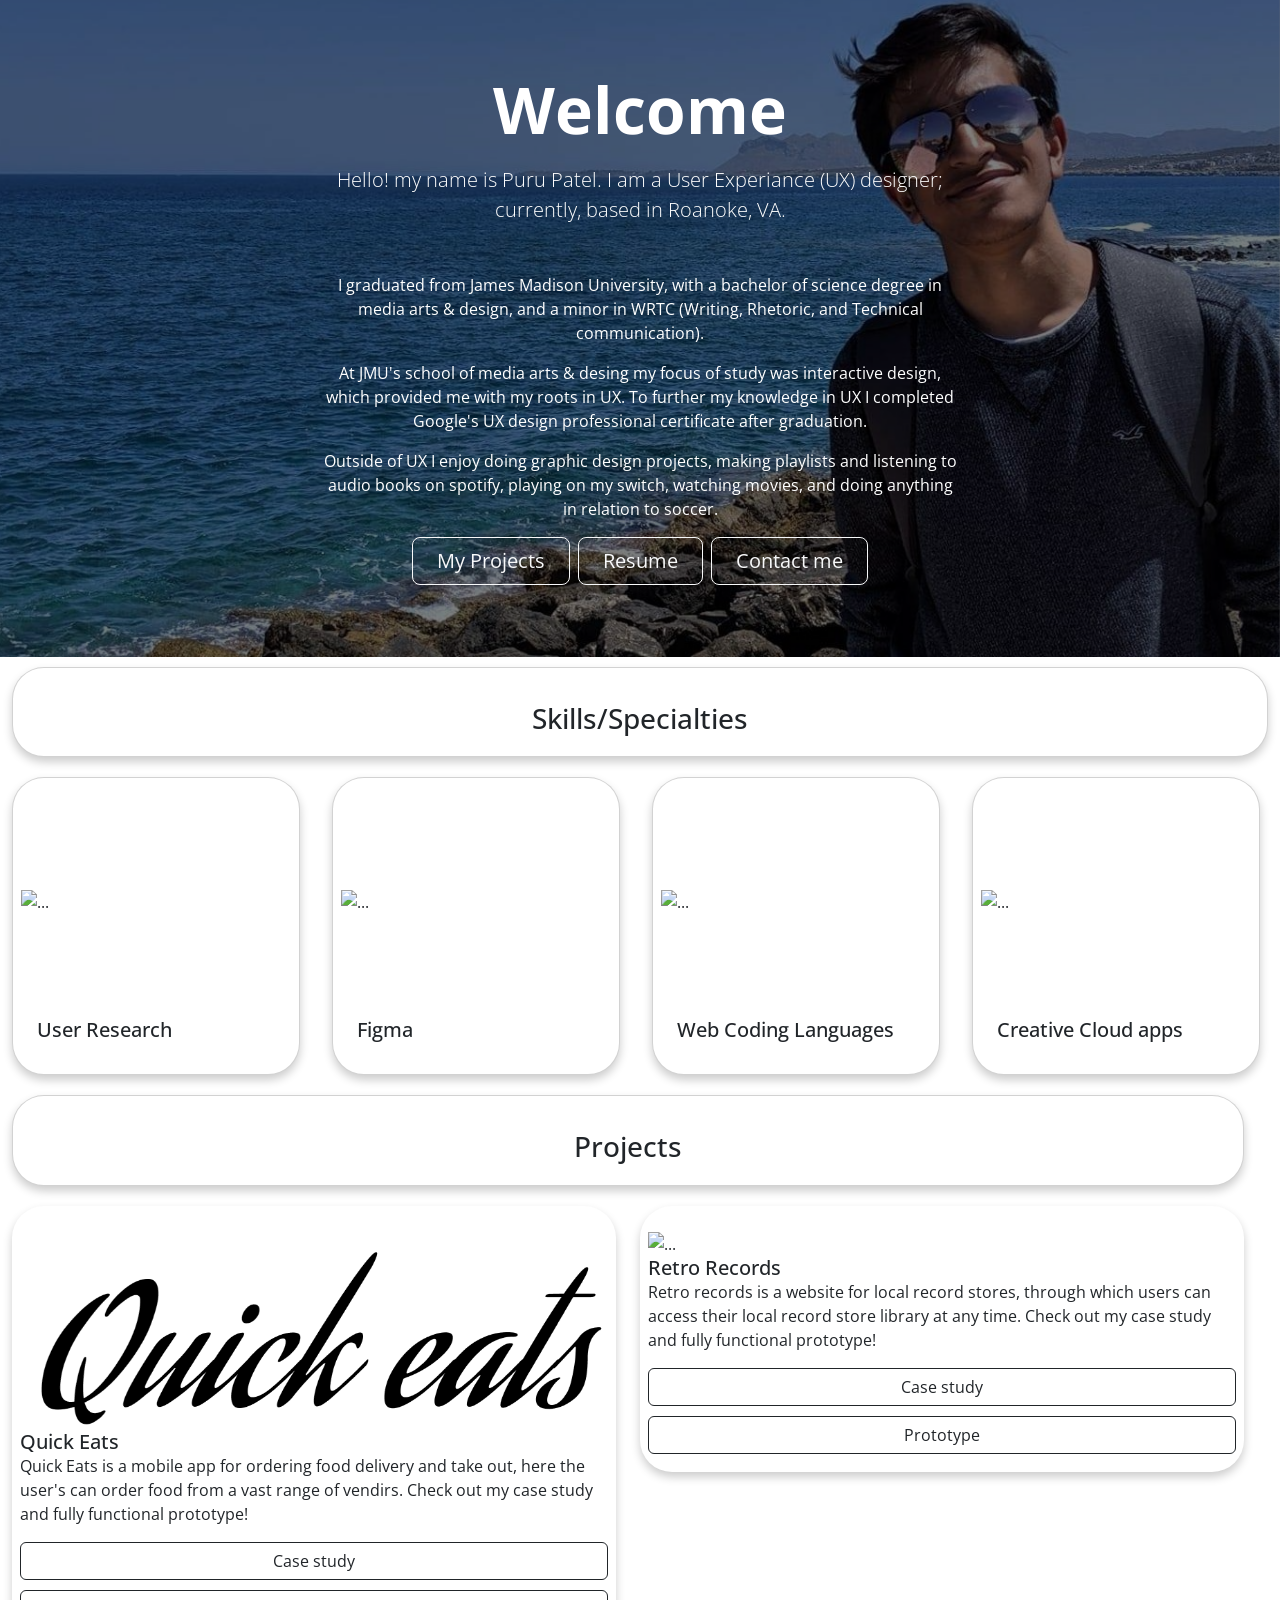
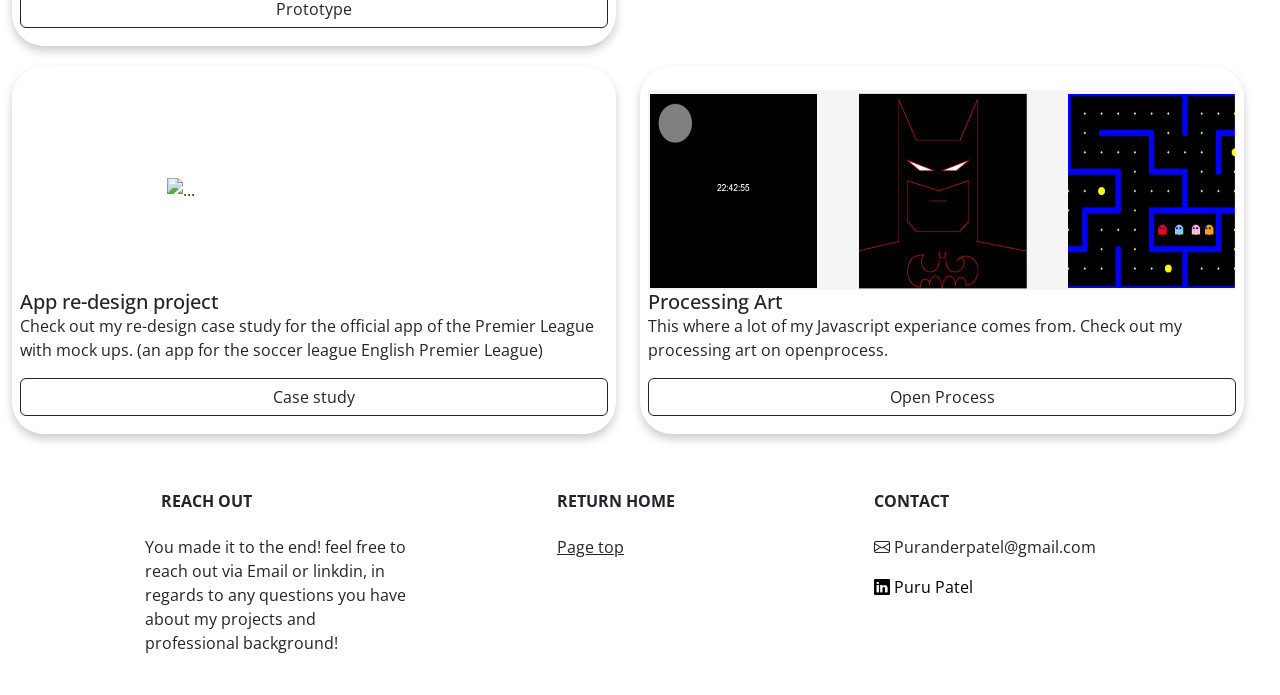
==== index.html @ c1930004 "Update index.html" ====
<!DOCTYPE html>
<html lang="en">
    <head>
        <meta charset="utf-8">
        <meta name="viewport" content="width=device-width, initial-scale=1, shrink-to-fit=no">
        <meta name="description" content="">
        <meta name="author" content="">
        <title>Scrolling Nav - Start Bootstrap Template</title>
        <link rel="icon" type="image/x-icon" href="assets/favicon.ico">
  <!-- LOAD BOOTSTRAP CSS - DO NOT DELETE -->
  <link href="https://cdn.jsdelivr.net/npm/bootstrap@5.2.2/dist/css/bootstrap.min.css" rel="stylesheet" integrity="sha384-Zenh87qX5JnK2Jl0vWa8Ck2rdkQ2Bzep5IDxbcnCeuOxjzrPF/et3URy9Bv1WTRi" crossorigin="anonymous">
  <!-- END LOADING BOOTSTRAP CSS -->

  <!-- fonts -->

  <link rel="preconnect" href="https://fonts.googleapis.com">
<link rel="preconnect" href="https://fonts.gstatic.com" crossorigin>
<link href="https://fonts.googleapis.com/css2?family=Open+Sans:ital,wght@0,300;0,700;1,300&display=swap" rel="stylesheet">

      
    <!-- Custom styles -->
    <link href="styles.css" rel="stylesheet">

      <!-- Icons -->

    <link rel="stylesheet" href="https://cdn.jsdelivr.net/npm/bootstrap-icons@1.10.2/font/bootstrap-icons.css">

 </head>

 <!-- web page -->
    
    <body id="page-top">

      <!-- Hero 1 -->

<section class="px-5 py-6 py-xxl-10 hcf-bp-center hcf-bs-cover hcf-overlay hcf-transform" style="background-image: url('me.jpg');">
  <div class="container">
    <div class="row justify-content-md-center">
      <div class="col-12 col-md-11 col-lg-9 col-xl-7 col-xxl-6 text-center text-white">
        <h1 class="display-3 fw-bold mb-3">Welcome</h1>
        <p class="lead mb-5">Hello! my name is Puru Patel. I am a User Experiance (UX) designer; currently, based in Roanoke, VA. <p>I graduated from James Madison University, with a bachelor of science degree in media arts & design, and a minor in WRTC (Writing, Rhetoric, and Technical communication).</p> <p> At JMU's school of media arts & desing my focus of study was interactive design, which provided me with my roots in UX. To further my knowledge in UX I completed Google's UX design professional certificate after graduation.</p><p>Outside of UX I enjoy doing graphic design projects, making playlists and listening to audio books on spotify, playing on my switch, watching movies, and doing anything in relation to soccer.</p>
        <div class="d-grid gap-2 d-sm-flex justify-content-sm-center">
          <a class="btn btn-outline-light btn-lg px-4" href="#page-mid">My Projects</a>
          <a class="btn btn-outline-light btn-lg px-4" href="printable.pdf" target="blank">Resume</a>
          <a class="btn btn-outline-light btn-lg px-4" href="#page-bottom">Contact me</a>
          
        </div>
      </div>
    </div>
  </div>
</section>


<!-- cards container -->

   <div class="container-fluid">

    
   <div class="row">


    <!-- Skills header -->

              <div class="col-md-12">

                <div class="card">
                  
                   <h3>Skills/Specialties</h3>

                </div>
                 </div>

    <!-- Skills cards -->


         <div class="col-md-3">
                    
               <div class="card" style="width: 18rem;">
              <img src="https://encrypted-tbn0.gstatic.com/images?q=tbn:ANd9GcTM6P7LAV8fBXWawi8YtnKY6eOgNBapgNEFE8ivU21GciBVmdPWcqklxG26ygChGZOEnl4&usqp=CAU" class="card-img-top" alt="...">
              <div class="card-body">
                <h5 class="card-title">User Research</h5>
                <p class="card-text"> </p>
                
              </div>
            </div>
                   </div>
                
               
      <div class="col-md-3">
                    
        <div class="card" style="width: 18rem;">
            <img src="https://s3-alpha.figma.com/hub/file/2815952264/7a5ebfb0-0508-48ab-be9a-31b36ba53f97-cover.png" class="card-img-top" alt="...">
             <div class="card-body">
            <h5 class="card-title">Figma</h5>
            <p class="card-text"></p>
            
          </div>
        </div>

             </div>



                <div class="col-md-3">
                    
                 <div class="card" style="width: 18rem;">
                <img src="https://fiverr-res.cloudinary.com/images/q_auto,f_auto/gigs/115565539/original/85df4df6bddad168eb52111276b817fb5c7944d9/fix-or-do-anything-in-html-css-javascript-bootstrap.png" class="card-img-top" alt="...">
                <div class="card-body">
                  <h5 class="card-title">Web Coding Languages</h5>
                  <p class="card-text"> </p>
                  
                </div>
              </div>
            </div>


                <div class="col-md-3">
    
               <div class="card" style="width: 18rem;">
              <img src="https://upload.wikimedia.org/wikipedia/commons/thumb/4/4c/Adobe_Creative_Cloud_rainbow_icon.svg/1200px-Adobe_Creative_Cloud_rainbow_icon.svg.png" class="card-img-top" alt="...">
              <div class="card-body">
                <h5 class="card-title">Creative Cloud apps</h5>
                <p class="card-text"></p>
                
              </div>
            </div>

                  </div>

  <!-- Projects section -->

                  <div class="row">
        

   <!-- projects header -->

  <div class="col-md-12">

                <div class="card" id="page-mid">
                  
                   <h3>Projects</h3>

                </div>
                 </div>

   <!-- Project cards -->




                     <div class="col-md-6">

               

                <div class="card1">
                <img src="capture1.png" class="card-img-top" alt="...">
                <div class="card-body">
                  <h5 class="card-title">Quick Eats</h5>
                  <p class="card-text">Quick Eats is a mobile app for ordering food delivery and take out, here the user's can order food from a vast range of vendirs. Check out my case study and fully functional prototype! </p>

                   <a href="quickeats.pdf" target="blank" class="col-md-12 btn btn-outline-dark text-right">Case study</a>

                   <a href="https://www.figma.com/proto/VCfyPqM7ctwECM1rRWidoJ/Untitled?node-id=37-11449&t=xezirnaHMfLt8cvR-1&scaling=scale-down&content-scaling=fixed&page-id=0%3A1&starting-point-node-id=37%3A11449" target="blank" class="col-md-12 btn btn-outline-dark text-right">Prototype</a>
            
                  </div>
              </div>
                   
                     </div>


   
              <div class="col-md-6">

               

                <div class="card1">
                <img src="capture2.png" class="card-img-top" alt="...">
                <div class="card-body">
                  <h5 class="card-title">Retro Records</h5>
                  <p class="card-text">Retro records is a website for local record stores, through which users can access their local record store library at any time. Check out my case study and fully functional prototype! </p>

                   <a href="records.pdf" target="blank" class="col-md-12 btn btn-outline-dark text-right">Case study</a>

                   <a href="https://www.figma.com/proto/eggZmdnWDxtjN0jK2fa9qX/Untitled?node-id=1-3&starting-point-node-id=1%3A3&t=sCQbW2bvGiMbN2I0-1" target="blank" class="col-md-12 btn btn-outline-dark text-right">Prototype</a>
            
                  </div>
              </div>
                   
                     </div>




          <div class="col-md-6">

            
                
          <div class="card1">
          <img src="https://eww-wp-new.s3.ap-south-1.amazonaws.com/wp-content/uploads/2022/12/30105715/Premier-League-App.jpg" class="card-img-top1" alt="...">
          <div class="card-body">
            <h5 class="card-title">App re-design project</h5>
            <p class="card-text">Check out my re-design case study for the official app of the Premier League with mock ups. (an app for the soccer league English Premier League)</p>

            <a href="https://308work.wordpress.com/" target="blank" class="col-md-12 btn btn-outline-dark text-right">Case study</a>
            
          </div>
        </div>
              
               </div>


              <div class="col-md-6">

                

               <div class="card1">
              <img src="capture3.png" class="card-img-top" alt="...">
              <div class="card-body">
                <h5 class="card-title">Processing Art</h5>
                <p class="card-text">This where a lot of my Javascript experiance comes from. Check out my processing art on openprocess.</p>

                <a href="https://openprocessing.org/user/340691?view=sketches&o=6" target="blank" class="col-md-12 btn btn-outline-dark text-right">Open Process</a>
                
              </div>
            </div>
                    
                    </div>

                  </div>

                </div>

              </div>





             

             <!-- Footer -->

 

  <!-- Section: Links  -->
  <section id="page-bottom" class="">
    <div class="container text-center text-md-start mt-5">
      <!-- Grid row -->
      <div class="row mt-3">
        <!-- Grid column -->
        <div class="col-md-3 col-lg-4 col-xl-3 mx-auto mb-4">
          <!-- Content -->
          <h6 class="text-uppercase fw-bold mb-4">
            <i class="fas fa-gem me-3"></i>Reach out
          </h6>
          <p>
            You made it to the end! feel free to reach out via Email or linkdin, in regards to any questions you have about my projects and professional background!
          </p>
        </div>
        <!-- Grid column -->


        <!-- Grid column -->
        <div class="col-md-3 col-lg-2 col-xl-2 mx-auto mb-4">
          <!-- Links -->
          <h6 class="text-uppercase fw-bold mb-4">
            Return home
          </h6>
          <p>
            <a href="#page-top" class="text-reset">Page top</a>
          </p>
        </div>
        <!-- Grid column -->

       
      

        <!-- Grid column -->
        <div class="col-md-4 col-lg-3 col-xl-3 mx-auto mb-md-0 mb-4">
          <!-- Links -->
          <h6 class="text-uppercase fw-bold mb-4">Contact</h6>
          
          <p><i class="bi bi-envelope"></i> Puranderpatel@gmail.com</p>
          <a href="https://www.linkedin.com/public-profile/settings?trk=d_flagship3_profile_self_view_public_profile" target="blank" class="Ln"><i class="bi bi-linkedin"></i> Puru Patel</a>
          
        </div>
        <!-- Grid column -->
      </div>
      <!-- Grid row -->
    </div>
  </section>
  <!-- Section: Links  -->



<!-- Footer -->

        

        <!-- LOAD BOOTSTRAP JAVASCRIPT - DO NOT DELETE -->
        <script src="https://cdn.jsdelivr.net/npm/bootstrap@5.2.2/dist/js/bootstrap.bundle.min.js" integrity="sha384-OERcA2EqjJCMA+/3y+gxIOqMEjwtxJY7qPCqsdltbNJuaOe923+mo//f6V8Qbsw3" crossorigin="anonymous"></script>

        <!-- Core theme JS-->
        <script src="js/scripts.js"></script>
        <!-- END LOADING JAVASCRIPT -->

    </body>
</html>
---- styles.css ----
.card{

    padding: 1.5em .5em .5em;
    border-radius: 2em;
    box-shadow: 0 5px 10px rgba(0,0,0,.2);
    margin-bottom: 10px;
    margin-top: 10px;
    background: #fff;
    transition: .3s transform cubic-bezier(.155,1.105,.295,1.12),.3s box-shadow,.3s -webkit-transform cubic-bezier(.155,1.105,.295,1.12);
    
}

.btn-outline-dark{

  margin-bottom: 10px;
}



.Ln{

  text-decoration: none ;
  color: black;
}

.card1{
    
    padding: 1.5em .5em .5em;
    border-radius: 2em;
    box-shadow: 0 5px 10px rgba(0,0,0,.2);
    margin-bottom: 10px;
    margin-top: 10px;
    background: #fff;
    transition: .3s transform cubic-bezier(.155,1.105,.295,1.12),.3s box-shadow,.3s -webkit-transform cubic-bezier(.155,1.105,.295,1.12);
    cursor: pointer;
}


.card-img-top1{
  display: block;
  margin-left: auto;
  margin-right: auto;
  width: 50%;
}

body{
        font-family: Open Sans;
       
}

.card1:hover{


     transform: scale(1.05);
  box-shadow: 0 10px 20px rgba(0,0,0,.12), 0 4px 8px rgba(0,0,0,.06);
}

h3{
    padding-top: 10px;
    padding-bottom: 5px;
    text-align: center;
}

img{

  height: 200px;
  align-content: center;}


/* Three image containers (use 25% for four, and 50% for two, etc) */
.column {
  float: left;
  width: 33.33%;
  padding: 5px;
}

/* Clear floats after image containers */
.row::after {
  content: "";
  clear: both;
  display: table;
}

CSS.mb-6 {
  margin-bottom: 4.5rem !important;
}
.mb-7 {
  margin-bottom: 6rem !important;
}
.mb-8 {
  margin-bottom: 7.5rem !important;
}
.mb-9 {
  margin-bottom: 9rem !important;
}
.mb-10 {
  margin-bottom: 10.5rem !important;
}
.py-6 {
  padding-top: 4.5rem !important;
  padding-bottom: 4.5rem !important;
}
.py-7 {
  padding-top: 6rem !important;
  padding-bottom: 6rem !important;
}
.py-8 {
  padding-top: 7.5rem !important;
  padding-bottom: 7.5rem !important;
}
.py-9 {
  padding-top: 9rem !important;
  padding-bottom: 9rem !important;
}
.py-10 {
  padding-top: 10.5rem !important;
  padding-bottom: 10.5rem !important;
}
.hcf-bp-center {
  background-position: center !important;
}
.hcf-bs-cover {
  background-size: cover !important;
}
@media (min-width: 576px) {
  .mb-sm-6 {
    margin-bottom: 4.5rem !important;
  }
  .mb-sm-7 {
    margin-bottom: 6rem !important;
  }
  .mb-sm-8 {
    margin-bottom: 7.5rem !important;
  }
  .mb-sm-9 {
    margin-bottom: 9rem !important;
  }
  .mb-sm-10 {
    margin-bottom: 10.5rem !important;
  }
  .py-sm-6 {
    padding-top: 4.5rem !important;
    padding-bottom: 4.5rem !important;
  }
  .py-sm-7 {
    padding-top: 6rem !important;
    padding-bottom: 6rem !important;
  }
  .py-sm-8 {
    padding-top: 7.5rem !important;
    padding-bottom: 7.5rem !important;
  }
  .py-sm-9 {
    padding-top: 9rem !important;
    padding-bottom: 9rem !important;
  }
  .py-sm-10 {
    padding-top: 10.5rem !important;
    padding-bottom: 10.5rem !important;
  }
}
@media (min-width: 768px) {
  .mb-md-6 {
    margin-bottom: 4.5rem !important;
  }
  .mb-md-7 {
    margin-bottom: 6rem !important;
  }
  .mb-md-8 {
    margin-bottom: 7.5rem !important;
  }
  .mb-md-9 {
    margin-bottom: 9rem !important;
  }
  .mb-md-10 {
    margin-bottom: 10.5rem !important;
  }
  .py-md-6 {
    padding-top: 4.5rem !important;
    padding-bottom: 4.5rem !important;
  }
  .py-md-7 {
    padding-top: 6rem !important;
    padding-bottom: 6rem !important;
  }
  .py-md-8 {
    padding-top: 7.5rem !important;
    padding-bottom: 7.5rem !important;
  }
  .py-md-9 {
    padding-top: 9rem !important;
    padding-bottom: 9rem !important;
  }
  .py-md-10 {
    padding-top: 10.5rem !important;
    padding-bottom: 10.5rem !important;
  }
}
@media (min-width: 992px) {
  .mb-lg-6 {
    margin-bottom: 4.5rem !important;
  }
  .mb-lg-7 {
    margin-bottom: 6rem !important;
  }
  .mb-lg-8 {
    margin-bottom: 7.5rem !important;
  }
  .mb-lg-9 {
    margin-bottom: 9rem !important;
  }
  .mb-lg-10 {
    margin-bottom: 10.5rem !important;
  }
  .py-lg-6 {
    padding-top: 4.5rem !important;
    padding-bottom: 4.5rem !important;
  }
  .py-lg-7 {
    padding-top: 6rem !important;
    padding-bottom: 6rem !important;
  }
  .py-lg-8 {
    padding-top: 7.5rem !important;
    padding-bottom: 7.5rem !important;
  }
  .py-lg-9 {
    padding-top: 9rem !important;
    padding-bottom: 9rem !important;
  }
  .py-lg-10 {
    padding-top: 10.5rem !important;
    padding-bottom: 10.5rem !important;
  }
}
@media (min-width: 1200px) {
  .mb-xl-6 {
    margin-bottom: 4.5rem !important;
  }
  .mb-xl-7 {
    margin-bottom: 6rem !important;
  }
  .mb-xl-8 {
    margin-bottom: 7.5rem !important;
  }
  .mb-xl-9 {
    margin-bottom: 9rem !important;
  }
  .mb-xl-10 {
    margin-bottom: 10.5rem !important;
  }
  .py-xl-6 {
    padding-top: 4.5rem !important;
    padding-bottom: 4.5rem !important;
  }
  .py-xl-7 {
    padding-top: 6rem !important;
    padding-bottom: 6rem !important;
  }
  .py-xl-8 {
    padding-top: 7.5rem !important;
    padding-bottom: 7.5rem !important;
  }
  .py-xl-9 {
    padding-top: 9rem !important;
    padding-bottom: 9rem !important;
  }
  .py-xl-10 {
    padding-top: 10.5rem !important;
    padding-bottom: 10.5rem !important;
  }
}
@media (min-width: 1400px) {
  .mb-xxl-6 {
    margin-bottom: 4.5rem !important;
  }
  .mb-xxl-7 {
    margin-bottom: 6rem !important;
  }
  .mb-xxl-8 {
    margin-bottom: 7.5rem !important;
  }
  .mb-xxl-9 {
    margin-bottom: 9rem !important;
  }
  .mb-xxl-10 {
    margin-bottom: 10.5rem !important;
  }
  .py-xxl-6 {
    padding-top: 4.5rem !important;
    padding-bottom: 4.5rem !important;
  }
  .py-xxl-7 {
    padding-top: 6rem !important;
    padding-bottom: 6rem !important;
  }
  .py-xxl-8 {
    padding-top: 7.5rem !important;
    padding-bottom: 7.5rem !important;
  }
  .py-xxl-9 {
    padding-top: 9rem !important;
    padding-bottom: 9rem !important;
  }
  .py-xxl-10 {
    padding-top: 10.5rem !important;
    padding-bottom: 10.5rem !important;
  }
}
.hcf-overlay {
  --hcf-overlay-opacity: 0.5;
  --hcf-overlay-bg-color: var(--bs-black-rgb);
  position: relative;
}
.hcf-overlay::after {
  display: block;
  content: "";
  position: absolute;
  top: 0;
  right: 0;
  bottom: 0;
  left: 0;
  background-color: rgba(
    var(--hcf-overlay-bg-color),
    var(--hcf-overlay-opacity)
  );
  z-index: 0;
}
.hcf-overlay > * {
  position: relative;
  z-index: 1;
}
.hcf-transform {
  transform: scale3d(1, 1, 1);
  transform-style: preserve-3d;
  transition: all 0.5s;
}
.hcf-transform:hover {
  transform: scale3d(1.02, 1.02, 1.02);
}
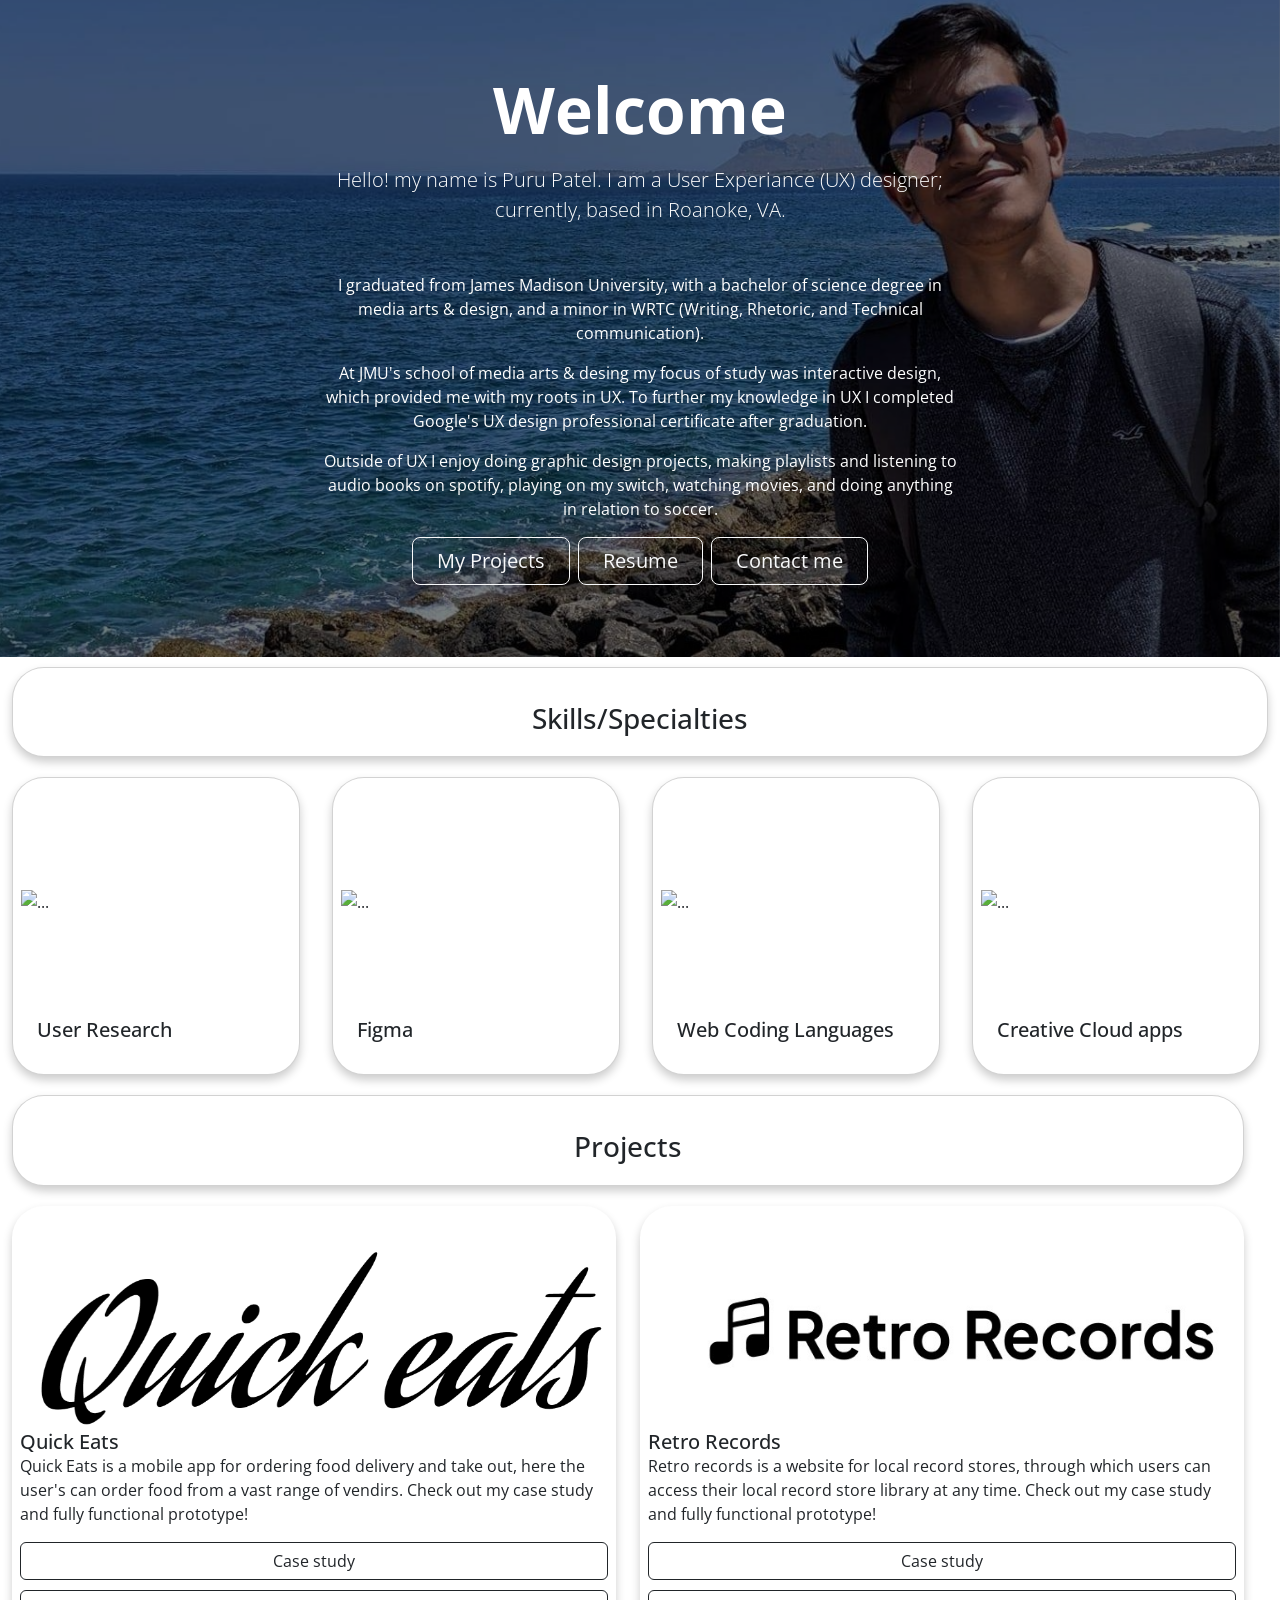
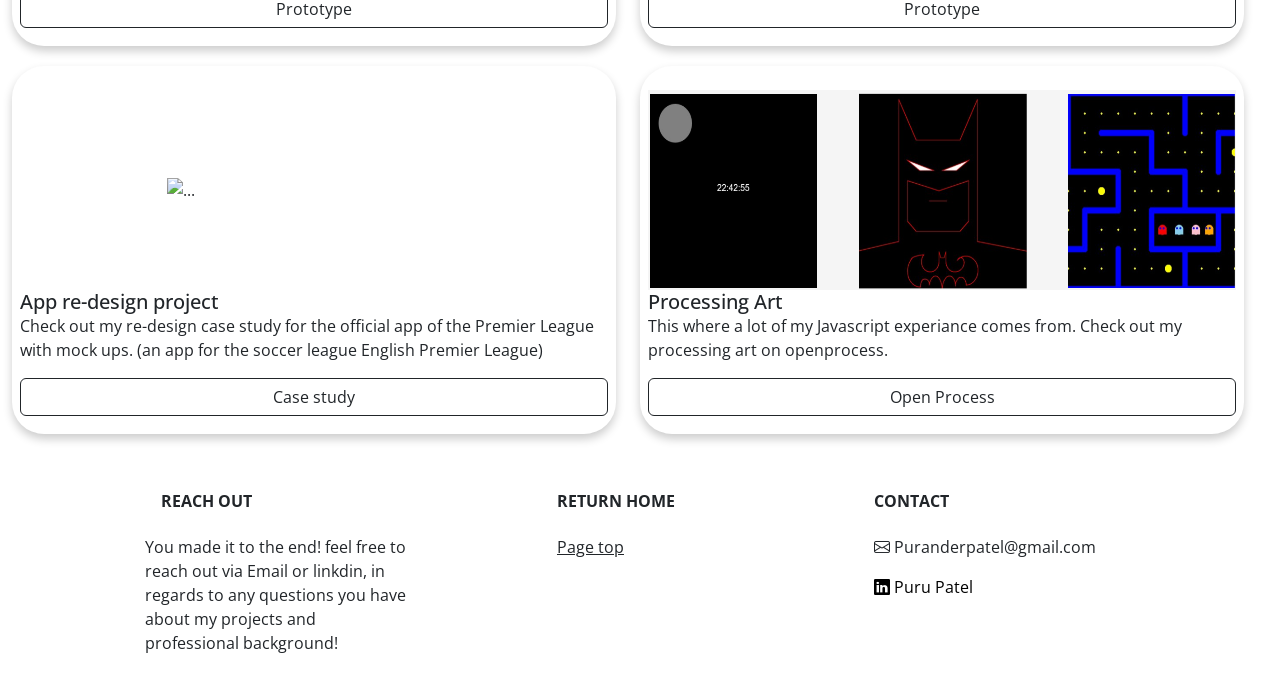
==== commit dc6048d1: "Update index.html" ====
--- a/index.html
+++ b/index.html
@@ -89,7 +89,7 @@
       <div class="col-md-3">
                     
         <div class="card" style="width: 18rem;">
-            <img src="https://s3-alpha.figma.com/hub/file/2815952264/7a5ebfb0-0508-48ab-be9a-31b36ba53f97-cover.png" class="card-img-top" alt="...">
+            <img src="https://s3-alpha.figma.com/hub/file/1166690750/85f69649-5387-44c2-ba45-81ae13812e36-cover.png" class="card-img-top" alt="...">
              <div class="card-body">
             <h5 class="card-title">Figma</h5>
             <p class="card-text"></p>
@@ -174,7 +174,7 @@
                
 
                 <div class="card1">
-                <img src="capture2.png" class="card-img-top" alt="...">
+                <img src="capture2.jpg" class="card-img-top" alt="...">
                 <div class="card-body">
                   <h5 class="card-title">Retro Records</h5>
                   <p class="card-text">Retro records is a website for local record stores, through which users can access their local record store library at any time. Check out my case study and fully functional prototype! </p>
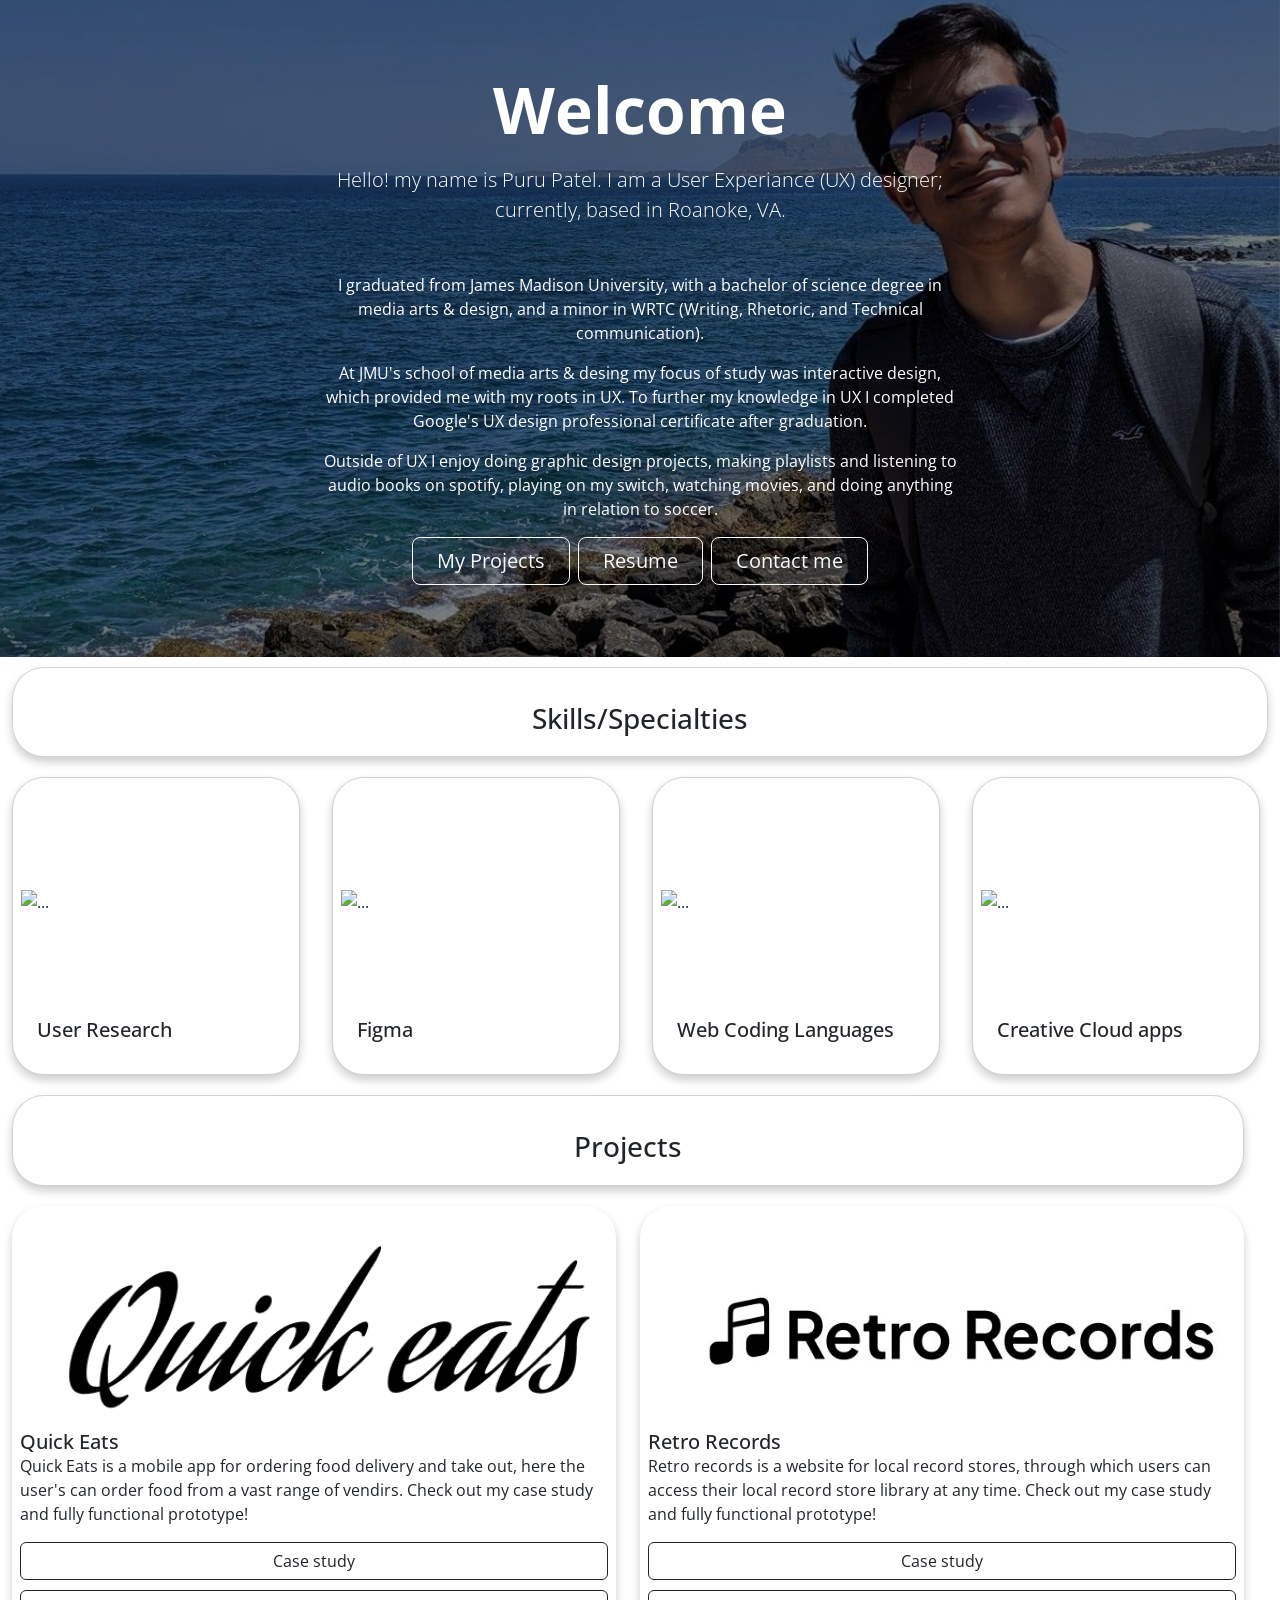
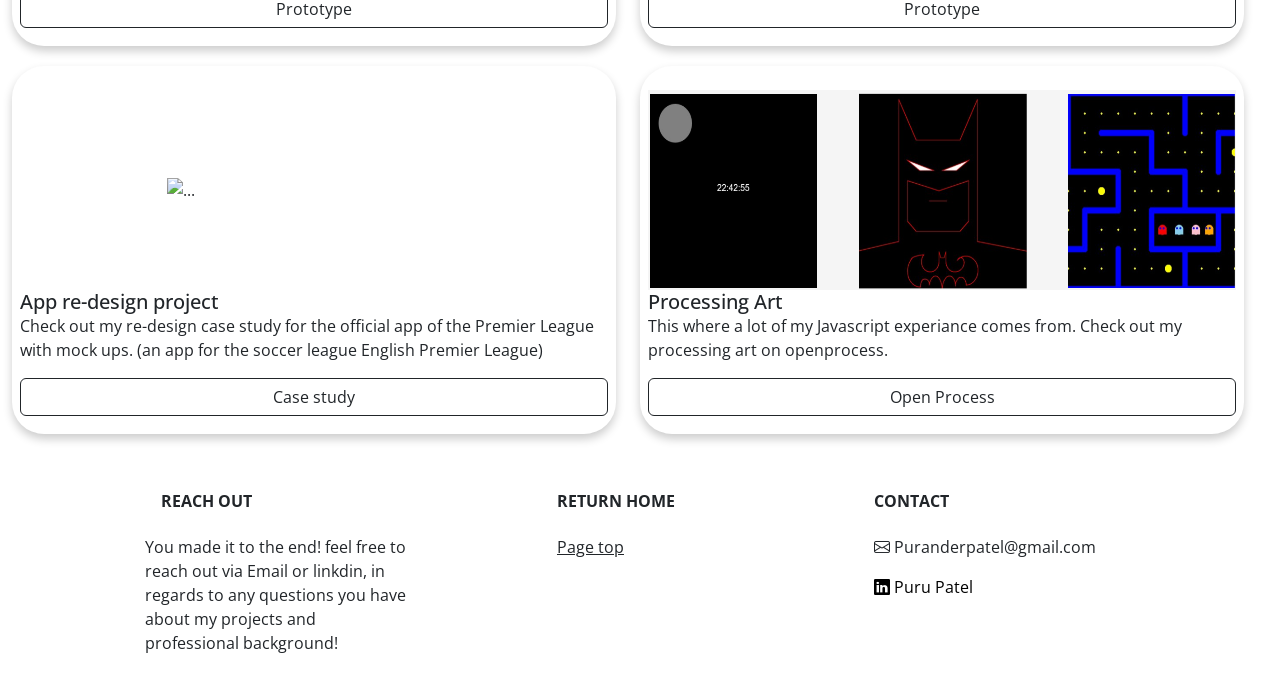
==== commit 1d81e091: "Update index.html" ====
--- a/index.html
+++ b/index.html
@@ -73,7 +73,7 @@
     <!-- Skills cards -->
 
 
-         <div class="col-md-3">
+         <div class="col-sm-3">
                     
                <div class="card" style="width: 18rem;">
               <img src="https://encrypted-tbn0.gstatic.com/images?q=tbn:ANd9GcTM6P7LAV8fBXWawi8YtnKY6eOgNBapgNEFE8ivU21GciBVmdPWcqklxG26ygChGZOEnl4&usqp=CAU" class="card-img-top" alt="...">
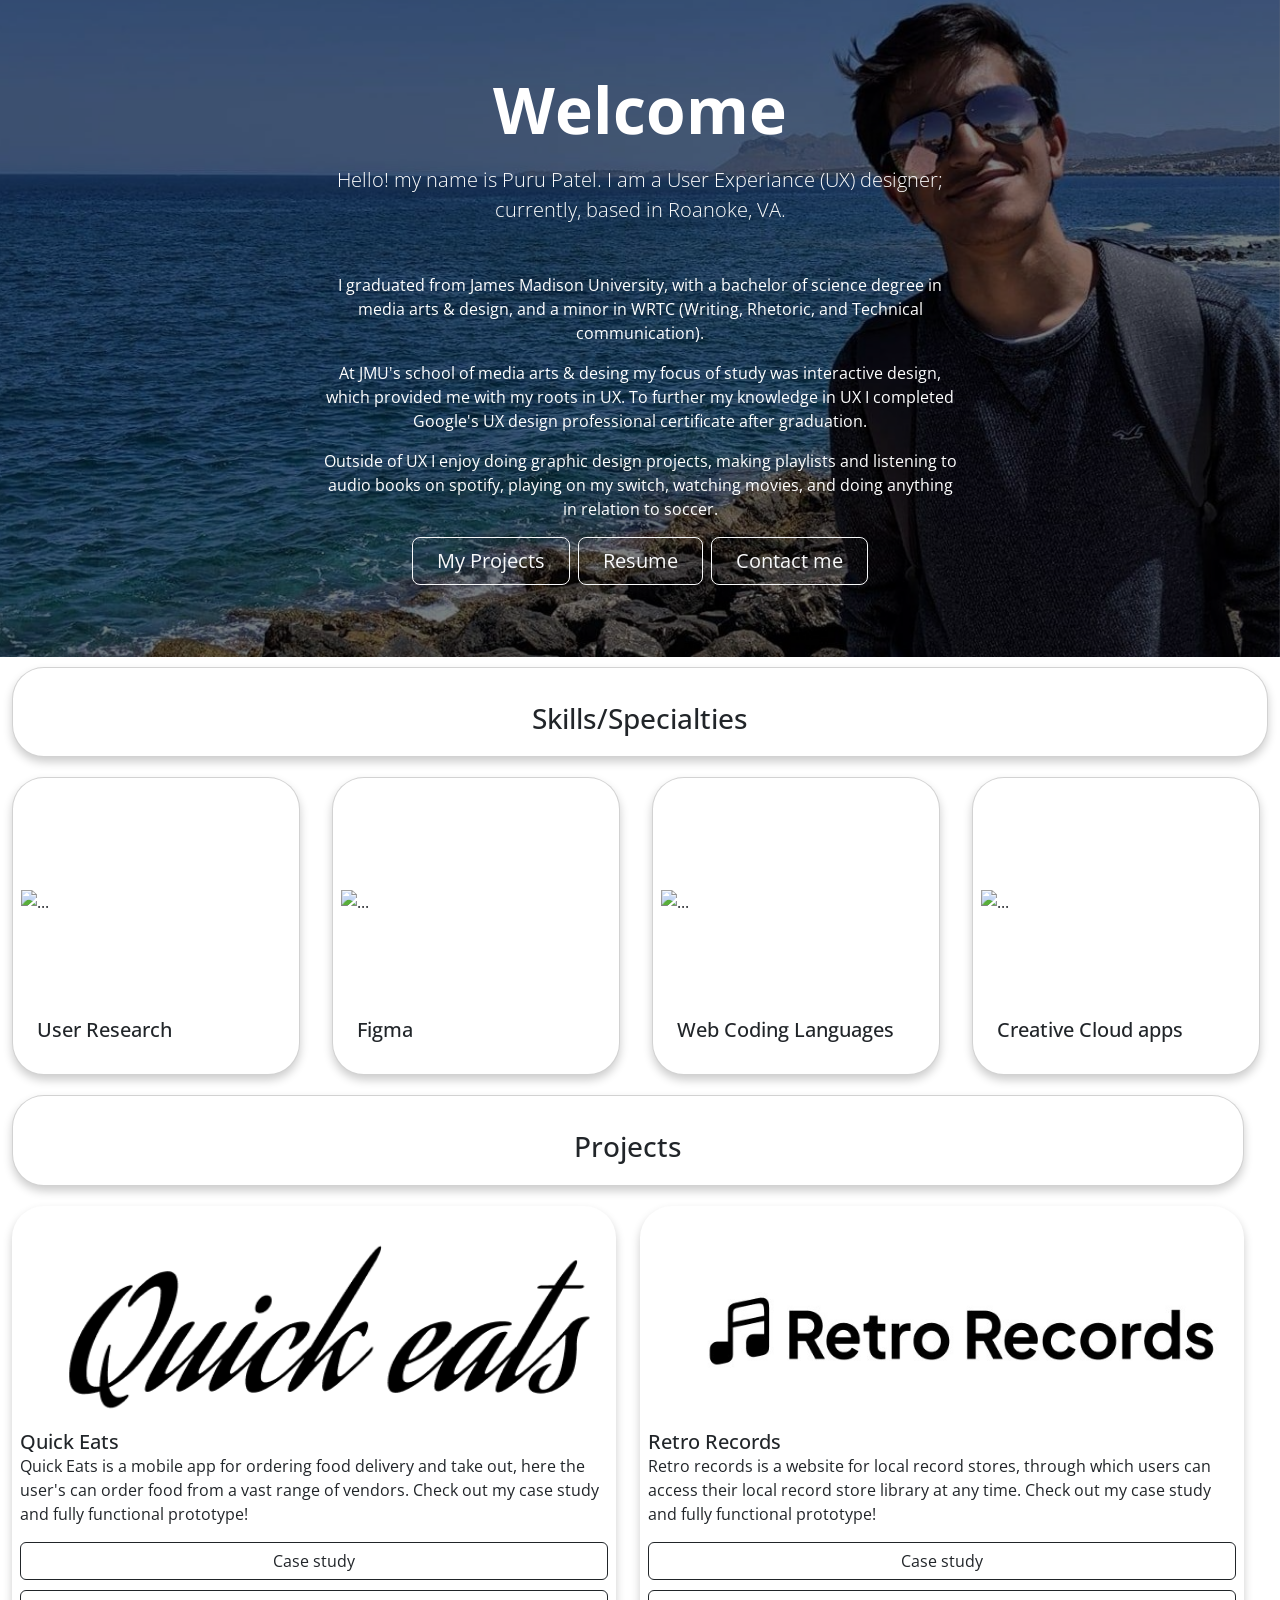
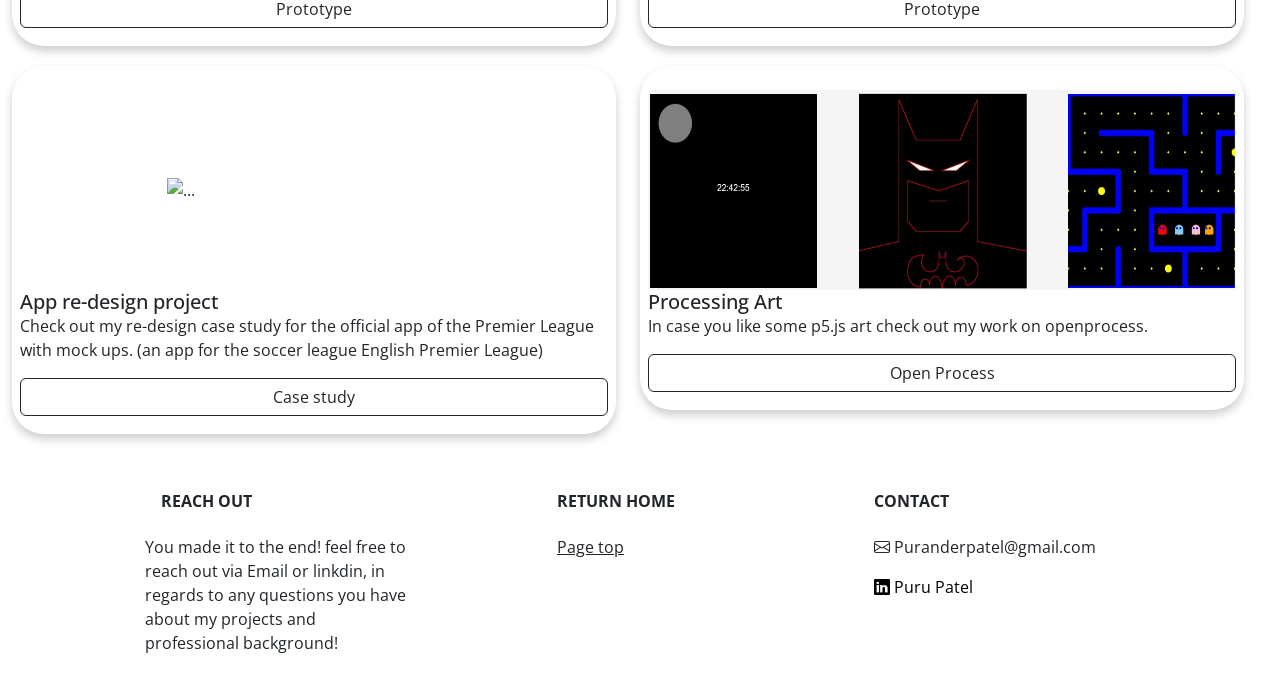
==== commit 62c7b88a: "Update index.html" ====
--- a/index.html
+++ b/index.html
@@ -73,7 +73,7 @@
     <!-- Skills cards -->
 
 
-         <div class="col-sm-3">
+         <div class="col-md-3">
                     
                <div class="card" style="width: 18rem;">
               <img src="https://encrypted-tbn0.gstatic.com/images?q=tbn:ANd9GcTM6P7LAV8fBXWawi8YtnKY6eOgNBapgNEFE8ivU21GciBVmdPWcqklxG26ygChGZOEnl4&usqp=CAU" class="card-img-top" alt="...">
@@ -156,7 +156,7 @@
                 <img src="capture1.png" class="card-img-top" alt="...">
                 <div class="card-body">
                   <h5 class="card-title">Quick Eats</h5>
-                  <p class="card-text">Quick Eats is a mobile app for ordering food delivery and take out, here the user's can order food from a vast range of vendirs. Check out my case study and fully functional prototype! </p>
+                  <p class="card-text">Quick Eats is a mobile app for ordering food delivery and take out, here the user's can order food from a vast range of vendors. Check out my case study and fully functional prototype! </p>
 
                    <a href="quickeats.pdf" target="blank" class="col-md-12 btn btn-outline-dark text-right">Case study</a>
 
@@ -217,7 +217,7 @@
               <img src="capture3.png" class="card-img-top" alt="...">
               <div class="card-body">
                 <h5 class="card-title">Processing Art</h5>
-                <p class="card-text">This where a lot of my Javascript experiance comes from. Check out my processing art on openprocess.</p>
+                <p class="card-text">In case you like some p5.js art check out my work on openprocess.</p>
 
                 <a href="https://openprocessing.org/user/340691?view=sketches&o=6" target="blank" class="col-md-12 btn btn-outline-dark text-right">Open Process</a>
                 
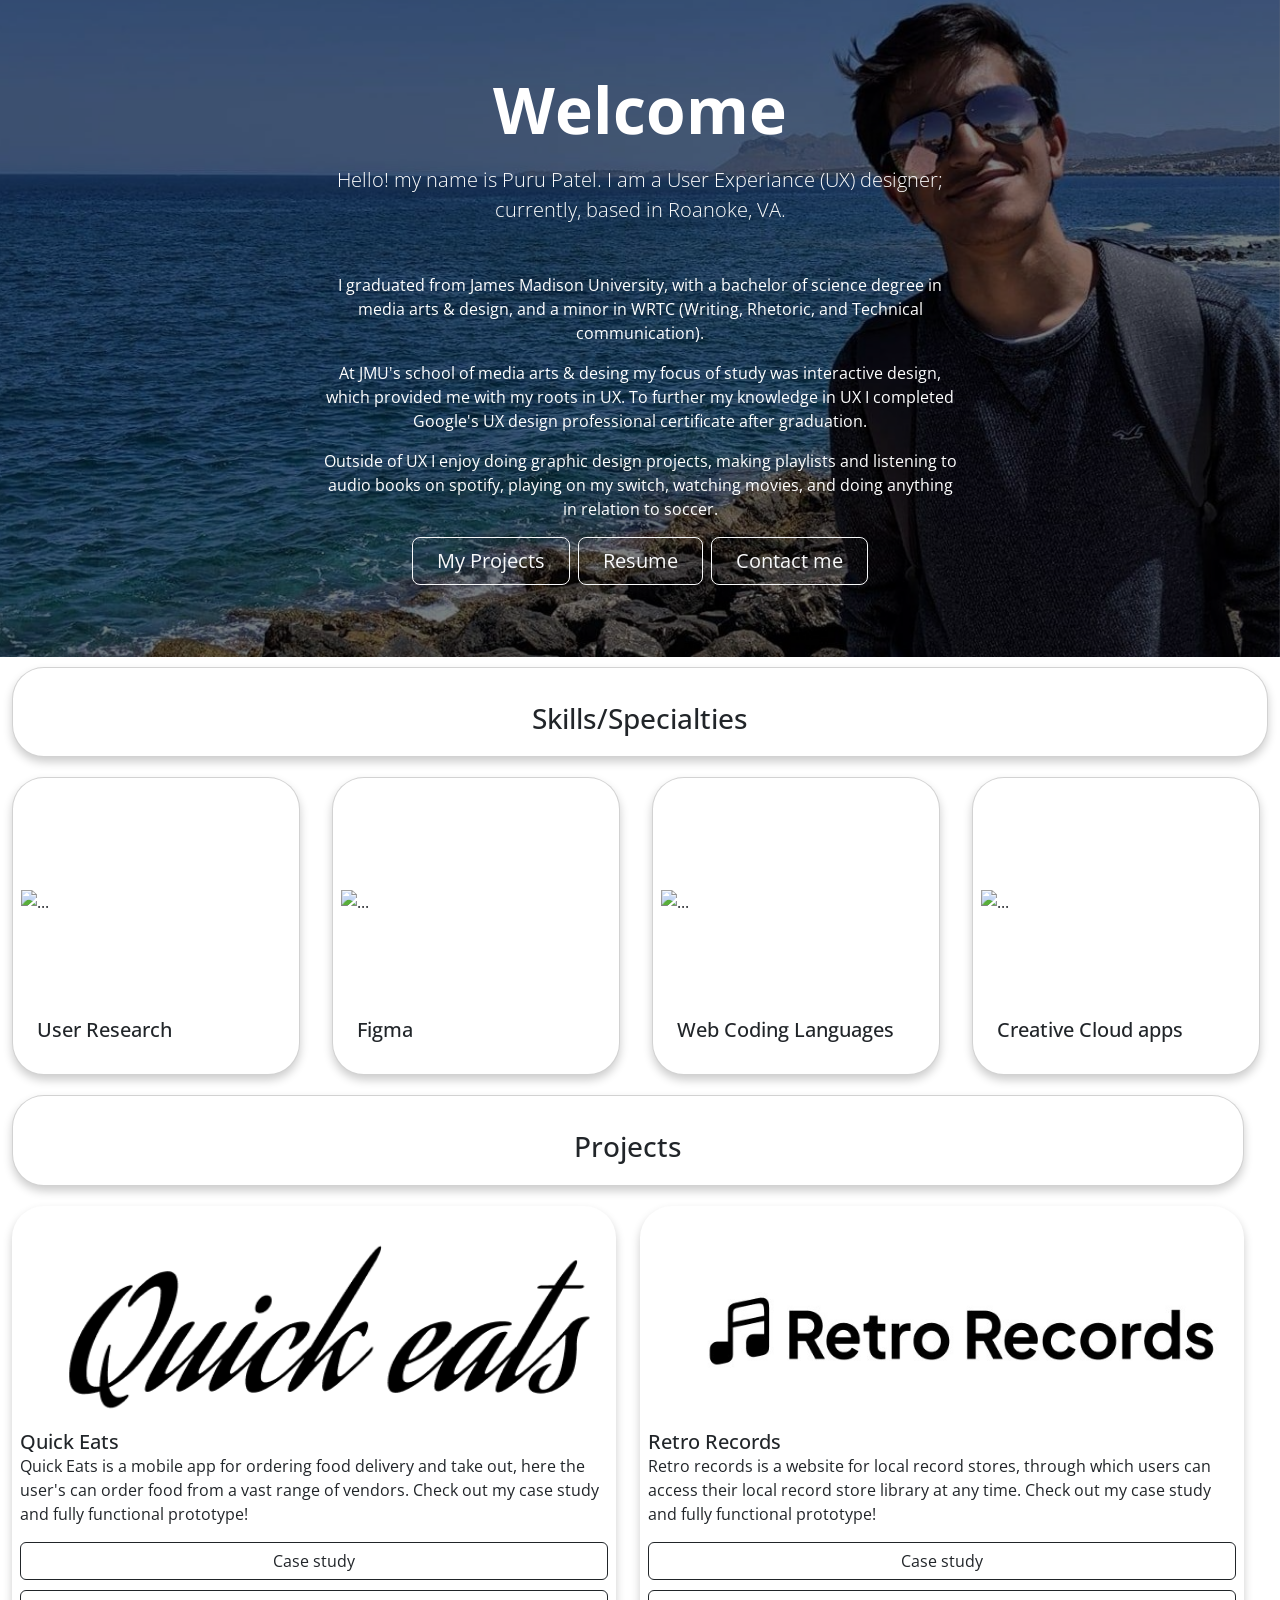
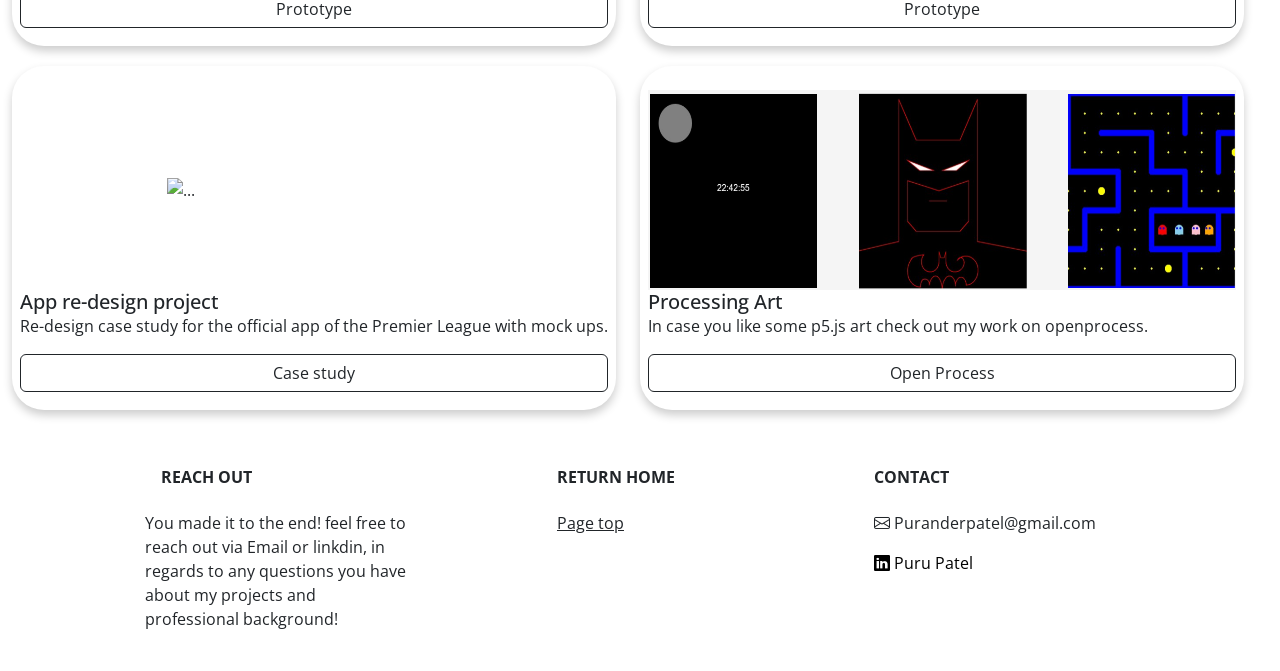
==== commit 24c73c7f: "Update index.html" ====
--- a/index.html
+++ b/index.html
@@ -199,7 +199,7 @@
           <img src="https://eww-wp-new.s3.ap-south-1.amazonaws.com/wp-content/uploads/2022/12/30105715/Premier-League-App.jpg" class="card-img-top1" alt="...">
           <div class="card-body">
             <h5 class="card-title">App re-design project</h5>
-            <p class="card-text">Check out my re-design case study for the official app of the Premier League with mock ups. (an app for the soccer league English Premier League)</p>
+            <p class="card-text">Re-design case study for the official app of the Premier League with mock ups.</p>
 
             <a href="https://308work.wordpress.com/" target="blank" class="col-md-12 btn btn-outline-dark text-right">Case study</a>
             
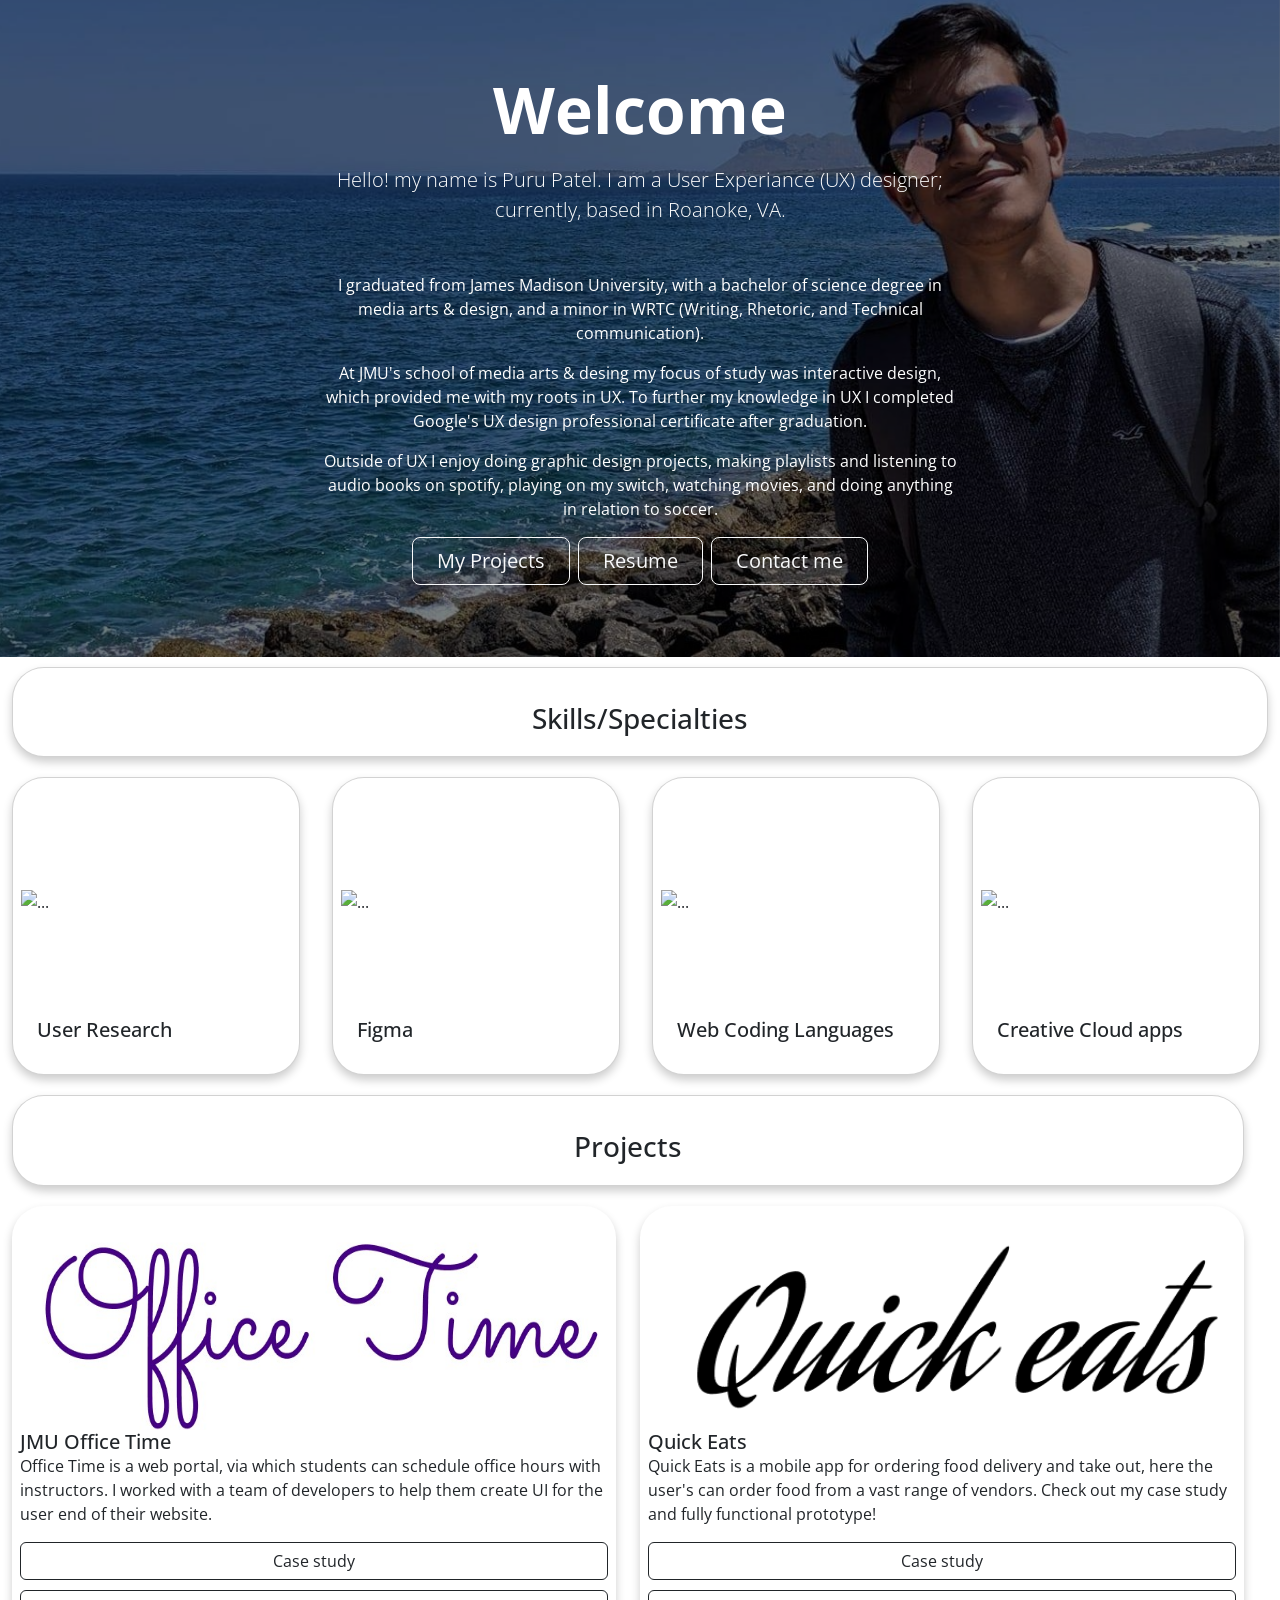
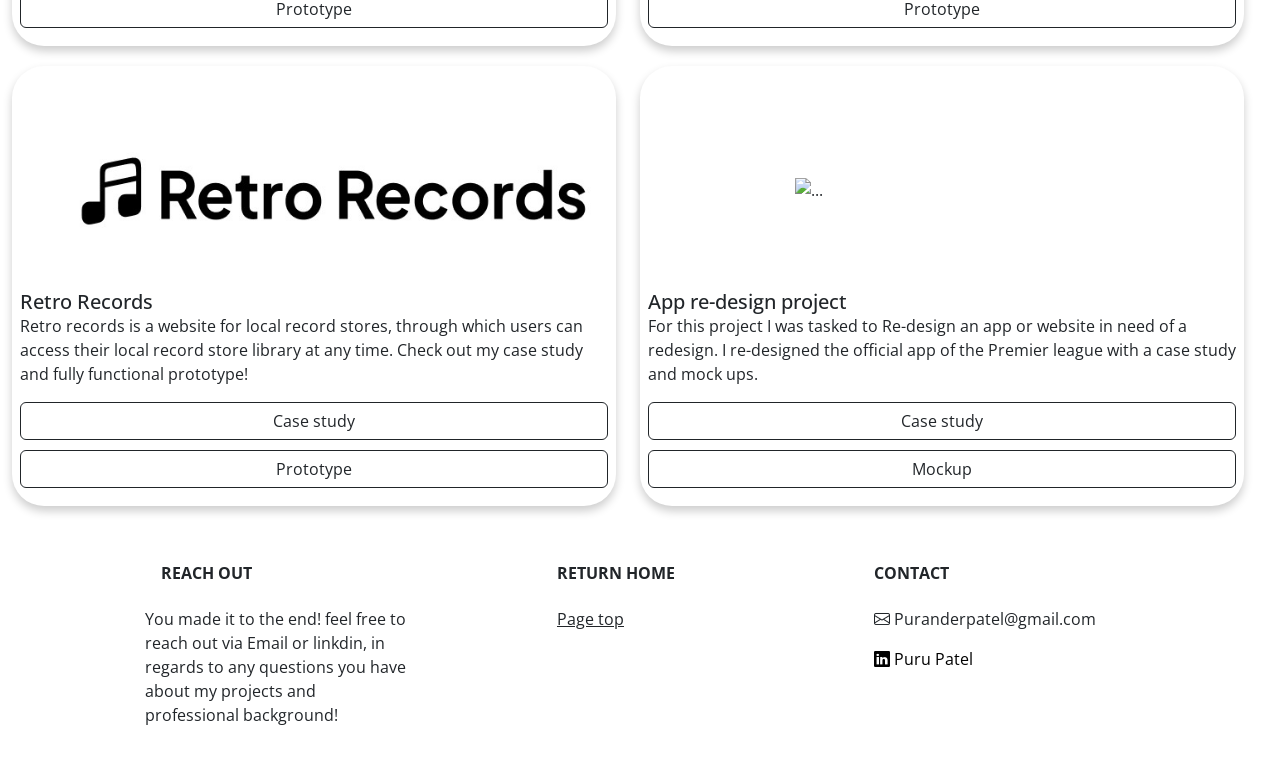
==== commit fe2a1933: "Add files via upload" ====
--- a/index.html
+++ b/index.html
@@ -147,6 +147,27 @@
 
 
 
+    <div class="col-md-6">
+
+               
+
+                <div class="card1">
+                <img src="capture4.jpg" class="card-img-top" alt="...">
+                <div class="card-body">
+                  <h5 class="card-title">JMU Office Time</h5>
+                  <p class="card-text">Office Time is a web portal, via which students can schedule office hours with instructors. I worked with a team of developers to help them create UI for the user end of their website.</p>
+
+                   <a href="officetime.pdf" target="blank" class="col-md-12 btn btn-outline-dark text-right">Case study</a>
+
+                   <a href="https://skinnyp22.github.io/Index.html/home.html" target="blank" class="col-md-12 btn btn-outline-dark text-right">Prototype</a>
+            
+                  </div>
+              </div>
+                   
+                     </div>
+
+
+
 
                      <div class="col-md-6">
 
@@ -199,9 +220,11 @@
           <img src="https://eww-wp-new.s3.ap-south-1.amazonaws.com/wp-content/uploads/2022/12/30105715/Premier-League-App.jpg" class="card-img-top1" alt="...">
           <div class="card-body">
             <h5 class="card-title">App re-design project</h5>
-            <p class="card-text">Re-design case study for the official app of the Premier League with mock ups.</p>
+            <p class="card-text">For this project I was tasked to Re-design an app or website in need of a redesign. I re-designed the official app of the Premier league with a case study and mock ups.</p>
 
             <a href="https://308work.wordpress.com/" target="blank" class="col-md-12 btn btn-outline-dark text-right">Case study</a>
+
+            <a href="mockup.png" target="blank" class="col-md-12 btn btn-outline-dark text-right">Mockup</a>
             
           </div>
         </div>
@@ -209,22 +232,7 @@
                </div>
 
 
-              <div class="col-md-6">
-
-                
-
-               <div class="card1">
-              <img src="capture3.png" class="card-img-top" alt="...">
-              <div class="card-body">
-                <h5 class="card-title">Processing Art</h5>
-                <p class="card-text">In case you like some p5.js art check out my work on openprocess.</p>
-
-                <a href="https://openprocessing.org/user/340691?view=sketches&o=6" target="blank" class="col-md-12 btn btn-outline-dark text-right">Open Process</a>
-                
-              </div>
-            </div>
-                    
-                    </div>
+          
 
                   </div>
 
